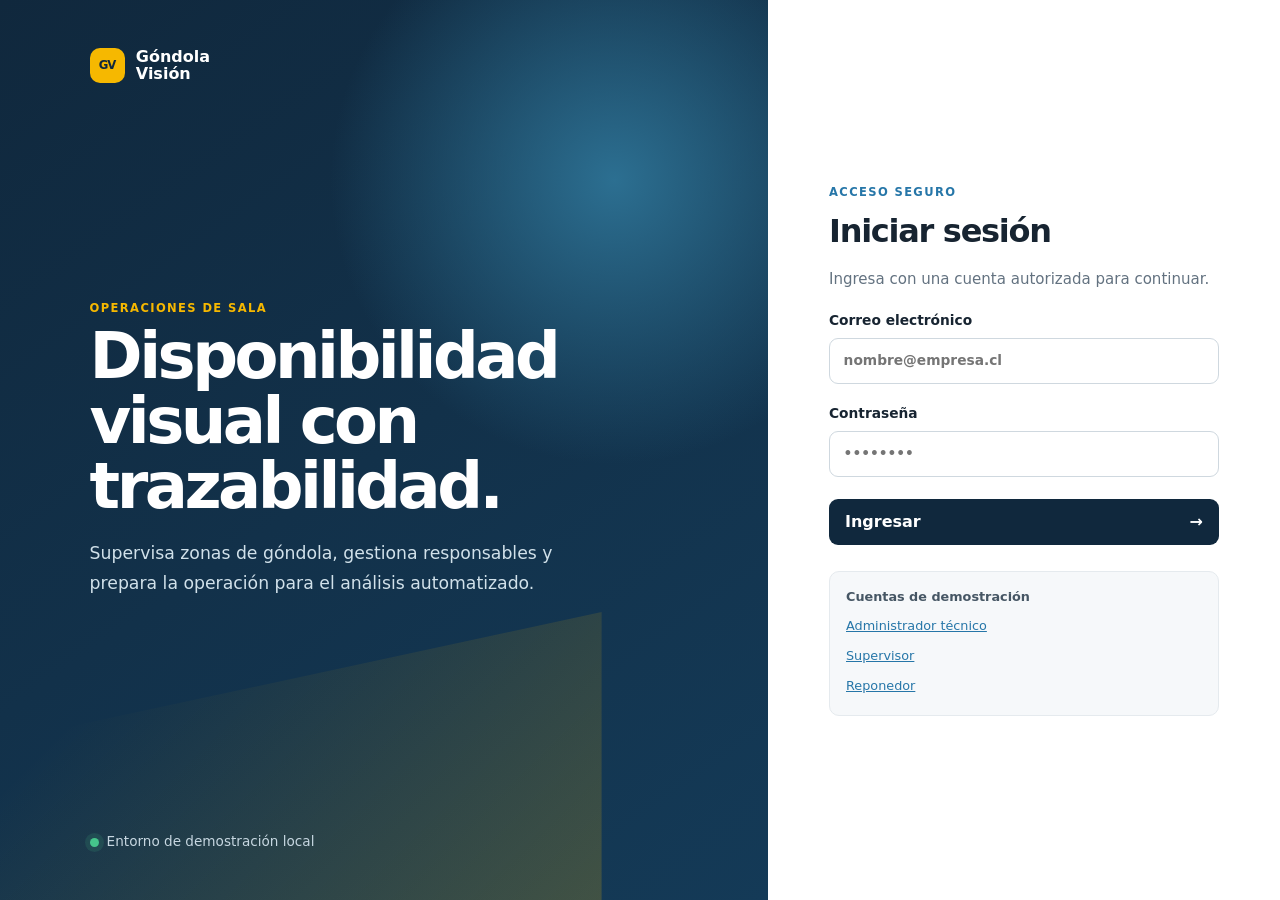
==== frontend/index.html @ 3d4b2c52 "feat: add fase 2 operational frontend" ====
<!doctype html>
<html lang="es">
  <head>
    <meta charset="UTF-8" />
    <meta name="viewport" content="width=device-width, initial-scale=1.0" />
    <meta name="description" content="Plataforma operativa para supervisar disponibilidad visual en góndolas." />
    <title>Góndola Visión | Operaciones</title>
    <link rel="icon" type="image/svg+xml" href="favicon.svg" />
    <link rel="stylesheet" href="styles.css" />
  </head>
  <body>
    <main id="login-screen" class="login-layout">
      <section class="login-brand" aria-label="Góndola Visión">
        <div class="brand-lockup"><span class="brand-symbol">GV</span><span>Góndola<br>Visión</span></div>
        <div class="login-copy"><p class="kicker">OPERACIONES DE SALA</p><h1>Disponibilidad visual con trazabilidad.</h1><p>Supervisa zonas de góndola, gestiona responsables y prepara la operación para el análisis automatizado.</p></div>
        <div class="login-note"><span class="pulse"></span> Entorno de demostración local</div>
      </section>
      <section class="login-panel">
        <form id="login-form" class="auth-card">
          <p class="kicker">ACCESO SEGURO</p><h2>Iniciar sesión</h2><p class="subtle">Ingresa con una cuenta autorizada para continuar.</p>
          <label>Correo electrónico<input id="login-email" type="email" autocomplete="email" placeholder="nombre@empresa.cl" required></label>
          <label>Contraseña<input id="login-password" type="password" autocomplete="current-password" placeholder="••••••••" required></label>
          <p class="form-error hidden" id="login-error" role="alert"></p>
          <button class="button primary wide" type="submit">Ingresar <span>→</span></button>
          <div class="demo-credentials"><strong>Cuentas de demostración</strong><button type="button" data-demo="admin">Administrador técnico</button><button type="button" data-demo="supervisor">Supervisor</button><button type="button" data-demo="reponedor">Reponedor</button></div>
        </form>
      </section>
    </main>

    <div id="app-shell" class="app-shell hidden">
      <aside class="sidebar">
        <div class="brand-lockup"><span class="brand-symbol">GV</span><span>Góndola<br>Visión</span></div>
        <p class="sidebar-label">OPERACIÓN</p>
        <nav aria-label="Navegación principal">
          <button class="nav-link active" data-route="dashboard"><span>▦</span> Resumen</button>
          <button class="nav-link" data-route="zones"><span>⌗</span> Zonas de góndola</button>
          <button class="nav-link" data-route="users" data-admin-only><span>◉</span> Usuarios</button>
          <button class="nav-link disabled" title="Módulo siguiente"><span>!</span> Alertas <small>Próx.</small></button>
        </nav>
        <div class="sidebar-bottom"><p class="sidebar-label">ESTADO</p><div class="environment"><span class="pulse"></span><span><strong>Fase 2</strong><small>Frontend local</small></span></div></div>
      </aside>

      <section class="workspace">
        <header class="topbar"><button id="mobile-menu" class="icon-button mobile-only" aria-label="Abrir menú">☰</button><div><p class="kicker" id="page-kicker">OPERACIÓN</p><h1 id="page-title">Resumen operativo</h1></div><div class="user-menu"><div class="avatar" id="user-avatar">AA</div><div><strong id="current-user-name">—</strong><small id="current-user-role">—</small></div><button id="logout-button" class="icon-button" aria-label="Cerrar sesión" title="Cerrar sesión">↪</button></div></header>

        <section id="dashboard-view" class="view active">
          <div class="context-bar"><div><strong>Turno actual</strong><span>Supervisión de disponibilidad visual</span></div><span class="status-chip info">Demo local</span></div>
          <div class="metric-grid"><article class="metric-card"><span class="metric-icon blue">⌗</span><div><small>Zonas activas</small><strong id="metric-zones">0</strong><span class="metric-detail">listas para análisis</span></div></article><article class="metric-card"><span class="metric-icon amber">!</span><div><small>Alertas simuladas</small><strong>2</strong><span class="metric-detail">módulo siguiente</span></div></article><article class="metric-card"><span class="metric-icon green">◉</span><div><small>Usuarios activos</small><strong id="metric-users">0</strong><span class="metric-detail">con acceso vigente</span></div></article></div>
          <div class="dashboard-grid"><article class="surface"><div class="surface-head"><div><h2>Zonas a supervisar</h2><p>Configuración disponible para el módulo de análisis.</p></div><button class="text-button" data-goto="zones">Ver zonas →</button></div><div id="dashboard-zones" class="compact-list"></div></article><article class="surface next-module"><p class="kicker">SIGUIENTE MÓDULO</p><h2>Alertas de disponibilidad</h2><p>Cuando se integre el modelo, aquí se mostrarán las zonas con disponibilidad visual menor al umbral definido.</p><div class="threshold-preview"><span>Umbral operativo</span><strong>30 %</strong></div></article></div>
        </section>

        <section id="zones-view" class="view">
          <div class="view-toolbar"><div><h2>Zonas de góndola</h2><p>Define las áreas que recibirán resultados de análisis y alertas.</p></div><button class="button primary" data-open-form="zone">+ Nueva zona</button></div>
          <div class="filter-row"><label class="search"><span>⌕</span><input id="zone-search" placeholder="Buscar por nombre, código o ubicación"></label><label class="filter-select">Estado<select id="zone-status-filter"><option value="all">Todos</option><option value="active">Activas</option><option value="inactive">Inactivas</option></select></label></div>
          <article class="surface table-surface"><div class="table-wrap"><table><thead><tr><th>Código</th><th>Zona</th><th>Ubicación</th><th>Umbral</th><th>Estado</th><th aria-label="Acciones"></th></tr></thead><tbody id="zones-table"></tbody></table></div><div id="zones-empty" class="empty-state hidden"><strong>No se encontraron zonas</strong><span>Ajusta los filtros o crea una nueva zona.</span></div></article>
        </section>

        <section id="users-view" class="view">
          <div class="view-toolbar"><div><h2>Usuarios</h2><p>Administra cuentas y roles de acceso a la plataforma.</p></div><button class="button primary" data-open-form="user">+ Nuevo usuario</button></div>
          <div class="filter-row"><label class="search"><span>⌕</span><input id="user-search" placeholder="Buscar por nombre o correo"></label><label class="filter-select">Rol<select id="user-role-filter"><option value="all">Todos los roles</option><option value="Administrador técnico">Administrador técnico</option><option value="Supervisor">Supervisor</option><option value="Reponedor">Reponedor</option></select></label></div>
          <article class="surface table-surface"><div class="table-wrap"><table><thead><tr><th>Usuario</th><th>Rol</th><th>Estado</th><th>Último acceso</th><th aria-label="Acciones"></th></tr></thead><tbody id="users-table"></tbody></table></div><div id="users-empty" class="empty-state hidden"><strong>No se encontraron usuarios</strong><span>Ajusta los filtros o crea un nuevo usuario.</span></div></article>
        </section>
      </section>
    </div>

    <dialog id="entity-dialog" class="dialog"><form id="entity-form" method="dialog"><div class="dialog-head"><div><p class="kicker" id="dialog-kicker">CONFIGURACIÓN</p><h2 id="dialog-title">Nueva zona</h2></div><button class="icon-button" type="button" data-close-dialog aria-label="Cerrar">×</button></div><div id="form-fields" class="form-grid"></div><p id="entity-form-error" class="form-error hidden"></p><div class="dialog-actions"><button class="button secondary" type="button" data-close-dialog>Cancelar</button><button class="button primary" type="submit" id="save-entity">Guardar</button></div></form></dialog>
    <dialog id="confirm-dialog" class="dialog confirm-dialog"><div><span class="warning-icon">!</span><p class="kicker">CONFIRMAR ACCIÓN</p><h2 id="confirm-title">¿Desactivar registro?</h2><p id="confirm-copy" class="subtle">La información se conservará para trazabilidad, pero dejará de estar disponible para operación.</p><div class="dialog-actions"><button class="button secondary" data-close-confirm>Cancelar</button><button class="button danger" id="confirm-action">Desactivar</button></div></div></dialog>
    <div id="toast" class="toast hidden" role="status"></div>
    <script src="app.js"></script>
  </body>
</html>
---- frontend/styles.css ----
:root{--navy:#10283d;--navy-2:#183a55;--blue:#2676a8;--amber:#f6b800;--amber-soft:#fff7df;--ink:#172431;--muted:#637280;--line:#e5eaee;--canvas:#f5f7f8;--green:#23835d;--green-soft:#e8f6ef;--red:#c24343;--red-soft:#fff0ef;--white:#fff;--radius:14px;--shadow:0 10px 30px rgba(16,40,61,.08)}
*{box-sizing:border-box}body{margin:0;font-family:Inter,ui-sans-serif,system-ui,-apple-system,BlinkMacSystemFont,"Segoe UI",sans-serif;color:var(--ink);background:var(--canvas);font-size:16px;line-height:1.45}button,input,select{font:inherit}.hidden{display:none!important}.kicker{margin:0 0 .45rem;font-size:.72rem;font-weight:800;letter-spacing:.12em;color:var(--blue)}.subtle{color:var(--muted);font-size:.94rem}.brand-lockup{display:flex;align-items:center;gap:.7rem;color:#fff;font-size:1rem;font-weight:760;line-height:1.02}.brand-symbol{display:grid;place-items:center;width:35px;height:35px;background:var(--amber);border-radius:10px;color:var(--navy);font-weight:900;font-size:.73rem;letter-spacing:-.08em}.login-layout{display:grid;min-height:100vh;grid-template-columns:minmax(0,1.2fr) minmax(420px,.8fr);background:#fff}.login-brand{display:flex;min-height:100vh;flex-direction:column;padding:3rem clamp(2rem,7vw,7.5rem);color:#fff;background:radial-gradient(circle at 80% 20%,#2c6f91 0,transparent 30%),linear-gradient(145deg,#10283d 0%,#143a57 100%)}.login-brand:after{content:"";position:absolute;inset:auto auto 0 0;width:47%;height:32%;background:linear-gradient(135deg,transparent 20%,rgba(246,184,0,.2));clip-path:polygon(0 45%,100% 0,100% 100%,0 100%);pointer-events:none}.login-copy{max-width:640px;margin:auto 0;z-index:1}.login-copy .kicker{color:var(--amber)}.login-copy h1{margin:.3rem 0 1.25rem;max-width:620px;font-size:clamp(2.7rem,5vw,5.2rem);line-height:1.02;letter-spacing:-.055em}.login-copy p:last-child{max-width:520px;font-size:1.08rem;line-height:1.7;color:#d1e1ea}.login-note{z-index:1;display:flex;align-items:center;gap:.5rem;font-size:.85rem;color:#c7d7e1}.pulse{display:inline-block;width:9px;height:9px;border-radius:50%;background:#45c58b;box-shadow:0 0 0 5px rgba(69,197,139,.13)}.login-panel{display:grid;place-items:center;padding:2rem;background:#fff}.auth-card{width:min(100%,390px)}.auth-card h2{margin:.15rem 0 .5rem;font-size:2rem;letter-spacing:-.04em}.auth-card label{display:grid;gap:.45rem;margin-top:1.25rem;font-size:.86rem;font-weight:700}.auth-card input,.form-grid input,.form-grid select,.filter-select select{width:100%;border:1px solid #cfd8df;border-radius:9px;padding:.75rem .85rem;color:var(--ink);background:#fff;outline:0}.auth-card input:focus,.form-grid input:focus,.form-grid select:focus,.search:focus-within{border-color:var(--blue);box-shadow:0 0 0 3px rgba(38,118,168,.14)}.button{border:0;border-radius:9px;padding:.72rem 1rem;font-weight:750;cursor:pointer;transition:.18s transform,.18s background}.button:hover{transform:translateY(-1px)}.button.primary{background:var(--navy);color:#fff}.button.primary:hover{background:#1a4261}.button.secondary{background:#eef2f5;color:#273743}.button.danger{background:var(--red);color:#fff}.wide{width:100%;margin-top:1.35rem;display:flex;justify-content:space-between;align-items:center}.demo-credentials{display:grid;gap:.2rem;margin-top:1.65rem;padding:1rem;background:#f6f8fa;border:1px solid var(--line);border-radius:10px;font-size:.8rem}.demo-credentials strong{color:#465664;margin-bottom:.2rem}.demo-credentials button{padding:.25rem 0;border:0;color:var(--blue);text-align:left;background:transparent;cursor:pointer;text-decoration:underline}.form-error{margin:.75rem 0 0;padding:.6rem .7rem;border-radius:8px;color:#9f302f;background:var(--red-soft);font-size:.84rem}.app-shell{display:flex;min-height:100vh}.sidebar{display:flex;position:fixed;z-index:5;width:255px;height:100vh;flex-direction:column;padding:1.5rem 1rem;background:var(--navy);color:#a9bfce}.sidebar-label{margin:2.25rem .75rem .55rem;font-size:.66rem;font-weight:800;letter-spacing:.12em;color:#829db0}.sidebar nav{display:grid;gap:.3rem}.nav-link{display:flex;align-items:center;gap:.8rem;width:100%;border:0;border-radius:9px;padding:.72rem .75rem;color:#cad8e2;background:transparent;text-align:left;cursor:pointer}.nav-link span{display:grid;place-items:center;width:20px;color:#b6c9d6;font-weight:700}.nav-link:hover{background:#1b405b}.nav-link.active{background:#254e6b;color:#fff;font-weight:760}.nav-link.active span{color:var(--amber)}.nav-link small{margin-left:auto;padding:.14rem .36rem;border-radius:4px;background:#355a73;font-size:.64rem;color:#bcd0db}.nav-link.disabled{opacity:.5;cursor:not-allowed}.sidebar-bottom{margin-top:auto}.environment{display:flex;align-items:center;gap:.65rem;margin:.5rem .75rem}.environment strong,.environment small{display:block}.environment strong{font-size:.8rem;color:#e5edf2}.environment small{font-size:.72rem}.workspace{width:calc(100% - 255px);min-height:100vh;margin-left:255px}.topbar{display:flex;min-height:88px;align-items:center;justify-content:space-between;padding:1.2rem clamp(1.5rem,4vw,4.5rem);border-bottom:1px solid var(--line);background:#fff}.topbar h1{margin:0;font-size:1.6rem;letter-spacing:-.035em}.user-menu{display:flex;align-items:center;gap:.65rem}.user-menu strong,.user-menu small{display:block}.user-menu strong{font-size:.84rem}.user-menu small{font-size:.74rem;color:var(--muted)}.avatar{display:grid;place-items:center;width:34px;height:34px;border-radius:50%;background:#d9ebf5;color:#1c5a81;font-size:.72rem;font-weight:800}.icon-button{display:grid;place-items:center;width:34px;height:34px;border:0;border-radius:8px;color:#647785;background:transparent;font-size:1.2rem;cursor:pointer}.icon-button:hover{background:#edf2f5;color:var(--ink)}.view{display:none;padding:clamp(1.5rem,3vw,2.75rem) clamp(1.5rem,4vw,4.5rem)}.view.active{display:block}.context-bar{display:flex;justify-content:space-between;align-items:center;margin-bottom:1.4rem}.context-bar div{display:grid;gap:.1rem}.context-bar strong{font-size:.92rem}.context-bar span:not(.status-chip){font-size:.82rem;color:var(--muted)}.status-chip{display:inline-block;padding:.35rem .58rem;border-radius:99px;font-size:.75rem;font-weight:760}.status-chip.info{color:#175f8a;background:#e5f3fb}.metric-grid{display:grid;grid-template-columns:repeat(3,1fr);gap:1rem;margin-bottom:1rem}.metric-card{display:flex;align-items:center;gap:1rem;padding:1.15rem 1.25rem;border:1px solid var(--line);border-radius:var(--radius);background:#fff;box-shadow:0 2px 4px rgba(16,40,61,.02)}.metric-icon{display:grid;place-items:center;width:43px;height:43px;border-radius:11px;font-weight:900}.metric-icon.blue{background:#e5f3fb;color:#176996}.metric-icon.amber{background:var(--amber-soft);color:#aa7400}.metric-icon.green{background:var(--green-soft);color:var(--green)}.metric-card small,.metric-detail{display:block;color:var(--muted);font-size:.76rem}.metric-card strong{display:inline-block;margin:.05rem 0;font-size:1.6rem;letter-spacing:-.05em}.dashboard-grid{display:grid;grid-template-columns:1.45fr .8fr;gap:1rem}.surface{border:1px solid var(--line);border-radius:var(--radius);background:#fff;box-shadow:0 2px 4px rgba(16,40,61,.02)}.surface-head,.view-toolbar{display:flex;align-items:flex-start;justify-content:space-between;gap:1rem}.surface-head{padding:1.3rem 1.35rem;border-bottom:1px solid var(--line)}.surface h2,.view-toolbar h2{margin:0;font-size:1.1rem;letter-spacing:-.025em}.surface-head p,.view-toolbar p{margin:.25rem 0 0;color:var(--muted);font-size:.83rem}.text-button{border:0;color:var(--blue);background:transparent;font-weight:750;cursor:pointer}.compact-list{padding:.25rem 1.35rem}.compact-row{display:grid;grid-template-columns:1fr auto;gap:1rem;align-items:center;padding:1rem 0;border-bottom:1px solid #edf0f2}.compact-row:last-child{border:0}.compact-row strong,.compact-row small{display:block}.compact-row small{margin-top:.14rem;font-size:.78rem;color:var(--muted)}.badge{display:inline-flex;align-items:center;gap:.32rem;width:max-content;padding:.27rem .5rem;border-radius:99px;font-size:.72rem;font-weight:760}.badge.active{background:var(--green-soft);color:var(--green)}.badge.inactive{background:#eef1f3;color:#687782}.badge.role{background:#eaf3fa;color:#25658b}.next-module{padding:1.5rem;background:linear-gradient(150deg,#fff 10%,#fffbef)}.next-module h2{font-size:1.35rem}.next-module>p:not(.kicker){color:var(--muted);font-size:.9rem;line-height:1.65}.threshold-preview{display:flex;align-items:center;justify-content:space-between;margin-top:2rem;padding:1rem;border-radius:10px;background:var(--navy);color:#fff}.threshold-preview span{font-size:.78rem;color:#bad0de}.threshold-preview strong{font-size:1.4rem;color:var(--amber)}.view-toolbar{margin-bottom:1.35rem}.view-toolbar h2{font-size:1.55rem}.filter-row{display:flex;gap:.75rem;align-items:center;margin-bottom:1rem}.search{display:flex;align-items:center;gap:.5rem;max-width:420px;flex:1;border:1px solid #cfd8df;border-radius:9px;padding:0 .75rem;background:#fff}.search input{width:100%;border:0;padding:.72rem 0;outline:0}.search span{color:#6a7a86;font-size:1.2rem}.filter-select{display:flex;align-items:center;gap:.55rem;color:var(--muted);font-size:.82rem;font-weight:650}.filter-select select{width:auto;padding:.68rem .6rem}.table-surface{overflow:hidden}.table-wrap{overflow:auto}table{width:100%;border-collapse:collapse;min-width:690px}th{padding:.85rem 1.2rem;background:#f8fafb;color:#687782;font-size:.7rem;font-weight:800;letter-spacing:.07em;text-align:left;text-transform:uppercase}td{padding:1rem 1.2rem;border-top:1px solid var(--line);font-size:.88rem}td strong,td small{display:block}td small{margin-top:.15rem;color:var(--muted);font-size:.76rem}.action-set{display:flex;justify-content:flex-end;gap:.2rem}.action-set button{border:0;border-radius:6px;padding:.35rem .45rem;color:var(--blue);background:transparent;cursor:pointer;font-size:.78rem;font-weight:720}.action-set button:hover{background:#e9f3f8}.action-set .deactivate{color:#a55632}.empty-state{display:grid;gap:.25rem;place-items:center;padding:3.5rem 1rem;color:var(--muted);text-align:center}.empty-state strong{color:var(--ink)}.dialog{width:min(100% - 2rem,540px);border:0;border-radius:16px;padding:0;color:var(--ink);box-shadow:0 20px 60px rgba(8,28,43,.25)}.dialog::backdrop{background:rgba(9,27,40,.55)}.dialog form,.confirm-dialog>div{padding:1.4rem}.dialog-head{display:flex;align-items:flex-start;justify-content:space-between;border-bottom:1px solid var(--line);padding-bottom:1rem}.dialog h2{margin:0;font-size:1.35rem;letter-spacing:-.035em}.form-grid{display:grid;grid-template-columns:1fr 1fr;gap:1rem;margin-top:1.25rem}.form-grid label{display:grid;gap:.4rem;color:#41515e;font-size:.8rem;font-weight:740}.form-grid label.full{grid-column:1/-1}.dialog-actions{display:flex;justify-content:flex-end;gap:.65rem;margin-top:1.5rem}.confirm-dialog{max-width:430px}.warning-icon{display:grid;place-items:center;width:40px;height:40px;margin-bottom:1rem;border-radius:50%;color:#b46500;background:var(--amber-soft);font-size:1.15rem;font-weight:900}.toast{position:fixed;right:1.5rem;bottom:1.5rem;z-index:10;max-width:330px;padding:.8rem 1rem;border-radius:9px;color:#fff;background:var(--navy);box-shadow:var(--shadow);font-size:.88rem}.mobile-only{display:none}
@media(max-width:900px){.login-layout{grid-template-columns:1fr}.login-brand{display:none}.sidebar{transform:translateX(-100%);transition:.2s transform}.app-shell.menu-open .sidebar{transform:translateX(0)}.workspace{width:100%;margin-left:0}.mobile-only{display:grid}.metric-grid,.dashboard-grid{grid-template-columns:1fr}.topbar{padding:1rem 1.2rem}.view{padding:1.4rem 1.2rem}.user-menu>div:nth-child(2){display:none}.view-toolbar{align-items:flex-end}.filter-row{align-items:stretch;flex-direction:column}.search{max-width:none}.filter-select{justify-content:space-between}.filter-select select{flex:1}.button{white-space:nowrap}}
@media(max-width:560px){.metric-grid{gap:.65rem}.metric-card{padding:.9rem}.metric-icon{width:36px;height:36px}.view-toolbar{align-items:stretch;flex-direction:column}.view-toolbar .button{width:100%}.form-grid{grid-template-columns:1fr}.form-grid label.full{grid-column:auto}.dialog-actions{flex-direction:column-reverse}.dialog-actions .button{width:100%}.topbar h1{font-size:1.25rem}}
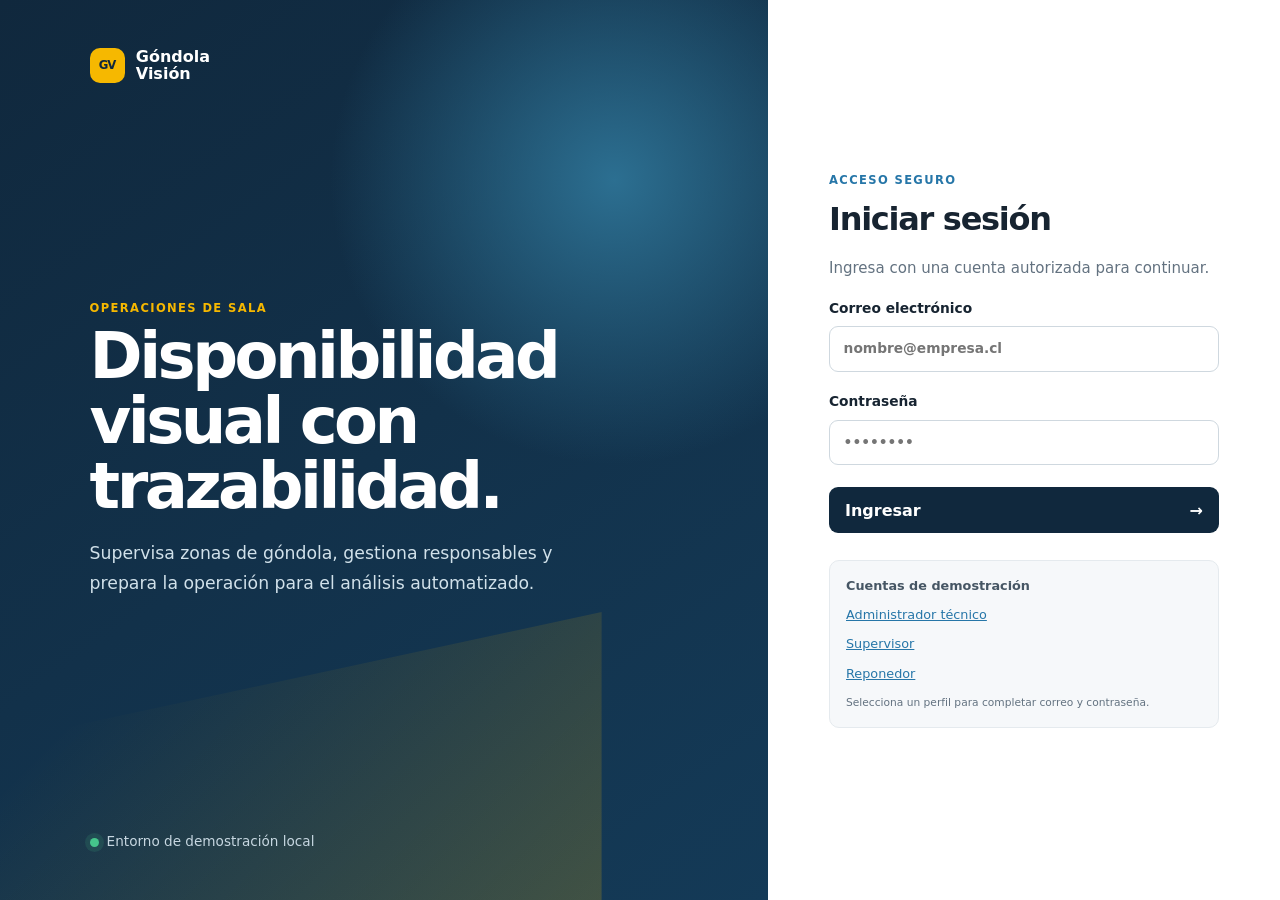
==== commit d99dbedc: "docs: add intermediate CV progress report and reproducible MVP" ====
--- a/frontend/index.html
+++ b/frontend/index.html
@@ -22,7 +22,7 @@
           <label>Contraseña<input id="login-password" type="password" autocomplete="current-password" placeholder="••••••••" required></label>
           <p class="form-error hidden" id="login-error" role="alert"></p>
           <button class="button primary wide" type="submit">Ingresar <span>→</span></button>
-          <div class="demo-credentials"><strong>Cuentas de demostración</strong><button type="button" data-demo="admin">Administrador técnico</button><button type="button" data-demo="supervisor">Supervisor</button><button type="button" data-demo="reponedor">Reponedor</button></div>
+          <div class="demo-credentials"><strong>Cuentas de demostración</strong><button type="button" data-demo="admin">Administrador técnico</button><button type="button" data-demo="supervisor">Supervisor</button><button type="button" data-demo="reponedor">Reponedor</button><small id="demo-selection" role="status" aria-live="polite">Selecciona un perfil para completar correo y contraseña.</small></div>
         </form>
       </section>
     </main>
@@ -34,19 +34,34 @@
         <nav aria-label="Navegación principal">
           <button class="nav-link active" data-route="dashboard"><span>▦</span> Resumen</button>
           <button class="nav-link" data-route="zones"><span>⌗</span> Zonas de góndola</button>
+          <button class="nav-link" data-route="analysis"><span>◎</span> Análisis visual <small>Beta</small></button>
           <button class="nav-link" data-route="users" data-admin-only><span>◉</span> Usuarios</button>
-          <button class="nav-link disabled" title="Módulo siguiente"><span>!</span> Alertas <small>Próx.</small></button>
         </nav>
-        <div class="sidebar-bottom"><p class="sidebar-label">ESTADO</p><div class="environment"><span class="pulse"></span><span><strong>Fase 2</strong><small>Frontend local</small></span></div></div>
+        <div class="sidebar-bottom"><p class="sidebar-label">ESTADO</p><div class="environment"><span class="pulse"></span><span><strong>MVP beta</strong><small>YOLO26n · análisis local</small></span></div></div>
       </aside>
 
       <section class="workspace">
         <header class="topbar"><button id="mobile-menu" class="icon-button mobile-only" aria-label="Abrir menú">☰</button><div><p class="kicker" id="page-kicker">OPERACIÓN</p><h1 id="page-title">Resumen operativo</h1></div><div class="user-menu"><div class="avatar" id="user-avatar">AA</div><div><strong id="current-user-name">—</strong><small id="current-user-role">—</small></div><button id="logout-button" class="icon-button" aria-label="Cerrar sesión" title="Cerrar sesión">↪</button></div></header>
 
         <section id="dashboard-view" class="view active">
-          <div class="context-bar"><div><strong>Turno actual</strong><span>Supervisión de disponibilidad visual</span></div><span class="status-chip info">Demo local</span></div>
-          <div class="metric-grid"><article class="metric-card"><span class="metric-icon blue">⌗</span><div><small>Zonas activas</small><strong id="metric-zones">0</strong><span class="metric-detail">listas para análisis</span></div></article><article class="metric-card"><span class="metric-icon amber">!</span><div><small>Alertas simuladas</small><strong>2</strong><span class="metric-detail">módulo siguiente</span></div></article><article class="metric-card"><span class="metric-icon green">◉</span><div><small>Usuarios activos</small><strong id="metric-users">0</strong><span class="metric-detail">con acceso vigente</span></div></article></div>
-          <div class="dashboard-grid"><article class="surface"><div class="surface-head"><div><h2>Zonas a supervisar</h2><p>Configuración disponible para el módulo de análisis.</p></div><button class="text-button" data-goto="zones">Ver zonas →</button></div><div id="dashboard-zones" class="compact-list"></div></article><article class="surface next-module"><p class="kicker">SIGUIENTE MÓDULO</p><h2>Alertas de disponibilidad</h2><p>Cuando se integre el modelo, aquí se mostrarán las zonas con disponibilidad visual menor al umbral definido.</p><div class="threshold-preview"><span>Umbral operativo</span><strong>30 %</strong></div></article></div>
+          <div class="context-bar"><div><strong>Turno actual</strong><span>Supervisión de disponibilidad visual</span></div><span class="status-chip info">Prototipo experimental</span></div>
+          <div class="metric-grid"><article class="metric-card"><span class="metric-icon blue">⌗</span><div><small>Zonas activas</small><strong id="metric-zones">0</strong><span class="metric-detail">listas para análisis</span></div></article><article class="metric-card"><span class="metric-icon amber">!</span><div><small>Último análisis</small><strong id="metric-last-analysis">—</strong><span class="metric-detail">sin historial persistente</span></div></article><article class="metric-card"><span class="metric-icon green">◉</span><div><small>Usuarios activos</small><strong id="metric-users">0</strong><span class="metric-detail">demo local</span></div></article></div>
+          <div class="dashboard-grid"><article class="surface"><div class="surface-head"><div><h2>Zonas a supervisar</h2><p>Configuración disponible para el análisis visual.</p></div><button class="text-button" data-goto="zones">Ver zonas →</button></div><div id="dashboard-zones" class="compact-list"></div></article><article class="surface next-module"><p class="kicker">ANÁLISIS BETA</p><h2>Detección en góndola</h2><p>Sube una fotografía para identificar productos visibles. La detección de huecos y las alertas continúan en validación.</p><button class="button primary" data-goto="analysis">Analizar imagen →</button></article></div>
+        </section>
+
+        <section id="analysis-view" class="view">
+          <div class="view-toolbar"><div><h2>Análisis de góndola</h2><p>Sube una fotografía completa para revisar las detecciones de productos. La detección de vacíos todavía no está validada.</p></div><span id="model-status" class="status-chip info">Comprobando modelo…</span></div>
+          <div class="analysis-grid"><form id="analysis-form" class="surface analysis-controls">
+            <label class="analysis-field">Zona de góndola<select id="analysis-zone" required></select></label>
+            <label class="analysis-field">Modelo de detección<select id="analysis-model" required><option value="companero">Modelo del compañero · predeterminado</option><option value="principal">Modelo anterior · YOLO26n</option></select></label>
+            <label class="analysis-field">Fotografía JPG, PNG o WebP<input id="analysis-file" type="file" accept="image/jpeg,image/png,image/webp"></label>
+            <label class="analysis-field void-option"><input id="analysis-void-candidates" type="checkbox" disabled> Mostrar huecos candidatos (experimental; no genera alertas)</label>
+            <p class="subtle">Puedes analizar la foto completa sin marcar regiones.</p>
+            <div id="image-stage" class="image-stage hidden"><img id="analysis-preview" alt="Imagen cargada"></div>
+            <div class="analysis-actions"><span id="analysis-threshold">Umbral: 30 %</span><button id="analyze-button" class="button primary" type="submit">Analizar góndola</button></div>
+            <p id="analysis-error" class="form-error hidden" role="alert"></p>
+          </form><article id="analysis-result" class="surface analysis-result"><div class="empty-state"><strong>Sin análisis todavía</strong><span>Carga una fotografía de góndola.</span></div></article></div>
+          <p class="analysis-disclaimer">Beta experimental. Las cajas verdes y ámbar indican posibles productos; las rojas, si se activa la opción, huecos candidatos aún no validados. Ninguna caja equivale a disponibilidad real de stock. La alerta automática sigue desactivada.</p>
         </section>
 
         <section id="zones-view" class="view">
@@ -66,6 +81,6 @@
     <dialog id="entity-dialog" class="dialog"><form id="entity-form" method="dialog"><div class="dialog-head"><div><p class="kicker" id="dialog-kicker">CONFIGURACIÓN</p><h2 id="dialog-title">Nueva zona</h2></div><button class="icon-button" type="button" data-close-dialog aria-label="Cerrar">×</button></div><div id="form-fields" class="form-grid"></div><p id="entity-form-error" class="form-error hidden"></p><div class="dialog-actions"><button class="button secondary" type="button" data-close-dialog>Cancelar</button><button class="button primary" type="submit" id="save-entity">Guardar</button></div></form></dialog>
     <dialog id="confirm-dialog" class="dialog confirm-dialog"><div><span class="warning-icon">!</span><p class="kicker">CONFIRMAR ACCIÓN</p><h2 id="confirm-title">¿Desactivar registro?</h2><p id="confirm-copy" class="subtle">La información se conservará para trazabilidad, pero dejará de estar disponible para operación.</p><div class="dialog-actions"><button class="button secondary" data-close-confirm>Cancelar</button><button class="button danger" id="confirm-action">Desactivar</button></div></div></dialog>
     <div id="toast" class="toast hidden" role="status"></div>
-    <script src="app.js"></script>
+    <script src="app.js?v=20261018-products-all"></script>
   </body>
 </html>
--- a/frontend/styles.css
+++ b/frontend/styles.css
@@ -2,3 +2,9 @@
 *{box-sizing:border-box}body{margin:0;font-family:Inter,ui-sans-serif,system-ui,-apple-system,BlinkMacSystemFont,"Segoe UI",sans-serif;color:var(--ink);background:var(--canvas);font-size:16px;line-height:1.45}button,input,select{font:inherit}.hidden{display:none!important}.kicker{margin:0 0 .45rem;font-size:.72rem;font-weight:800;letter-spacing:.12em;color:var(--blue)}.subtle{color:var(--muted);font-size:.94rem}.brand-lockup{display:flex;align-items:center;gap:.7rem;color:#fff;font-size:1rem;font-weight:760;line-height:1.02}.brand-symbol{display:grid;place-items:center;width:35px;height:35px;background:var(--amber);border-radius:10px;color:var(--navy);font-weight:900;font-size:.73rem;letter-spacing:-.08em}.login-layout{display:grid;min-height:100vh;grid-template-columns:minmax(0,1.2fr) minmax(420px,.8fr);background:#fff}.login-brand{display:flex;min-height:100vh;flex-direction:column;padding:3rem clamp(2rem,7vw,7.5rem);color:#fff;background:radial-gradient(circle at 80% 20%,#2c6f91 0,transparent 30%),linear-gradient(145deg,#10283d 0%,#143a57 100%)}.login-brand:after{content:"";position:absolute;inset:auto auto 0 0;width:47%;height:32%;background:linear-gradient(135deg,transparent 20%,rgba(246,184,0,.2));clip-path:polygon(0 45%,100% 0,100% 100%,0 100%);pointer-events:none}.login-copy{max-width:640px;margin:auto 0;z-index:1}.login-copy .kicker{color:var(--amber)}.login-copy h1{margin:.3rem 0 1.25rem;max-width:620px;font-size:clamp(2.7rem,5vw,5.2rem);line-height:1.02;letter-spacing:-.055em}.login-copy p:last-child{max-width:520px;font-size:1.08rem;line-height:1.7;color:#d1e1ea}.login-note{z-index:1;display:flex;align-items:center;gap:.5rem;font-size:.85rem;color:#c7d7e1}.pulse{display:inline-block;width:9px;height:9px;border-radius:50%;background:#45c58b;box-shadow:0 0 0 5px rgba(69,197,139,.13)}.login-panel{display:grid;place-items:center;padding:2rem;background:#fff}.auth-card{width:min(100%,390px)}.auth-card h2{margin:.15rem 0 .5rem;font-size:2rem;letter-spacing:-.04em}.auth-card label{display:grid;gap:.45rem;margin-top:1.25rem;font-size:.86rem;font-weight:700}.auth-card input,.form-grid input,.form-grid select,.filter-select select{width:100%;border:1px solid #cfd8df;border-radius:9px;padding:.75rem .85rem;color:var(--ink);background:#fff;outline:0}.auth-card input:focus,.form-grid input:focus,.form-grid select:focus,.search:focus-within{border-color:var(--blue);box-shadow:0 0 0 3px rgba(38,118,168,.14)}.button{border:0;border-radius:9px;padding:.72rem 1rem;font-weight:750;cursor:pointer;transition:.18s transform,.18s background}.button:hover{transform:translateY(-1px)}.button.primary{background:var(--navy);color:#fff}.button.primary:hover{background:#1a4261}.button.secondary{background:#eef2f5;color:#273743}.button.danger{background:var(--red);color:#fff}.wide{width:100%;margin-top:1.35rem;display:flex;justify-content:space-between;align-items:center}.demo-credentials{display:grid;gap:.2rem;margin-top:1.65rem;padding:1rem;background:#f6f8fa;border:1px solid var(--line);border-radius:10px;font-size:.8rem}.demo-credentials strong{color:#465664;margin-bottom:.2rem}.demo-credentials button{padding:.25rem 0;border:0;color:var(--blue);text-align:left;background:transparent;cursor:pointer;text-decoration:underline}.form-error{margin:.75rem 0 0;padding:.6rem .7rem;border-radius:8px;color:#9f302f;background:var(--red-soft);font-size:.84rem}.app-shell{display:flex;min-height:100vh}.sidebar{display:flex;position:fixed;z-index:5;width:255px;height:100vh;flex-direction:column;padding:1.5rem 1rem;background:var(--navy);color:#a9bfce}.sidebar-label{margin:2.25rem .75rem .55rem;font-size:.66rem;font-weight:800;letter-spacing:.12em;color:#829db0}.sidebar nav{display:grid;gap:.3rem}.nav-link{display:flex;align-items:center;gap:.8rem;width:100%;border:0;border-radius:9px;padding:.72rem .75rem;color:#cad8e2;background:transparent;text-align:left;cursor:pointer}.nav-link span{display:grid;place-items:center;width:20px;color:#b6c9d6;font-weight:700}.nav-link:hover{background:#1b405b}.nav-link.active{background:#254e6b;color:#fff;font-weight:760}.nav-link.active span{color:var(--amber)}.nav-link small{margin-left:auto;padding:.14rem .36rem;border-radius:4px;background:#355a73;font-size:.64rem;color:#bcd0db}.nav-link.disabled{opacity:.5;cursor:not-allowed}.sidebar-bottom{margin-top:auto}.environment{display:flex;align-items:center;gap:.65rem;margin:.5rem .75rem}.environment strong,.environment small{display:block}.environment strong{font-size:.8rem;color:#e5edf2}.environment small{font-size:.72rem}.workspace{width:calc(100% - 255px);min-height:100vh;margin-left:255px}.topbar{display:flex;min-height:88px;align-items:center;justify-content:space-between;padding:1.2rem clamp(1.5rem,4vw,4.5rem);border-bottom:1px solid var(--line);background:#fff}.topbar h1{margin:0;font-size:1.6rem;letter-spacing:-.035em}.user-menu{display:flex;align-items:center;gap:.65rem}.user-menu strong,.user-menu small{display:block}.user-menu strong{font-size:.84rem}.user-menu small{font-size:.74rem;color:var(--muted)}.avatar{display:grid;place-items:center;width:34px;height:34px;border-radius:50%;background:#d9ebf5;color:#1c5a81;font-size:.72rem;font-weight:800}.icon-button{display:grid;place-items:center;width:34px;height:34px;border:0;border-radius:8px;color:#647785;background:transparent;font-size:1.2rem;cursor:pointer}.icon-button:hover{background:#edf2f5;color:var(--ink)}.view{display:none;padding:clamp(1.5rem,3vw,2.75rem) clamp(1.5rem,4vw,4.5rem)}.view.active{display:block}.context-bar{display:flex;justify-content:space-between;align-items:center;margin-bottom:1.4rem}.context-bar div{display:grid;gap:.1rem}.context-bar strong{font-size:.92rem}.context-bar span:not(.status-chip){font-size:.82rem;color:var(--muted)}.status-chip{display:inline-block;padding:.35rem .58rem;border-radius:99px;font-size:.75rem;font-weight:760}.status-chip.info{color:#175f8a;background:#e5f3fb}.metric-grid{display:grid;grid-template-columns:repeat(3,1fr);gap:1rem;margin-bottom:1rem}.metric-card{display:flex;align-items:center;gap:1rem;padding:1.15rem 1.25rem;border:1px solid var(--line);border-radius:var(--radius);background:#fff;box-shadow:0 2px 4px rgba(16,40,61,.02)}.metric-icon{display:grid;place-items:center;width:43px;height:43px;border-radius:11px;font-weight:900}.metric-icon.blue{background:#e5f3fb;color:#176996}.metric-icon.amber{background:var(--amber-soft);color:#aa7400}.metric-icon.green{background:var(--green-soft);color:var(--green)}.metric-card small,.metric-detail{display:block;color:var(--muted);font-size:.76rem}.metric-card strong{display:inline-block;margin:.05rem 0;font-size:1.6rem;letter-spacing:-.05em}.dashboard-grid{display:grid;grid-template-columns:1.45fr .8fr;gap:1rem}.surface{border:1px solid var(--line);border-radius:var(--radius);background:#fff;box-shadow:0 2px 4px rgba(16,40,61,.02)}.surface-head,.view-toolbar{display:flex;align-items:flex-start;justify-content:space-between;gap:1rem}.surface-head{padding:1.3rem 1.35rem;border-bottom:1px solid var(--line)}.surface h2,.view-toolbar h2{margin:0;font-size:1.1rem;letter-spacing:-.025em}.surface-head p,.view-toolbar p{margin:.25rem 0 0;color:var(--muted);font-size:.83rem}.text-button{border:0;color:var(--blue);background:transparent;font-weight:750;cursor:pointer}.compact-list{padding:.25rem 1.35rem}.compact-row{display:grid;grid-template-columns:1fr auto;gap:1rem;align-items:center;padding:1rem 0;border-bottom:1px solid #edf0f2}.compact-row:last-child{border:0}.compact-row strong,.compact-row small{display:block}.compact-row small{margin-top:.14rem;font-size:.78rem;color:var(--muted)}.badge{display:inline-flex;align-items:center;gap:.32rem;width:max-content;padding:.27rem .5rem;border-radius:99px;font-size:.72rem;font-weight:760}.badge.active{background:var(--green-soft);color:var(--green)}.badge.inactive{background:#eef1f3;color:#687782}.badge.role{background:#eaf3fa;color:#25658b}.next-module{padding:1.5rem;background:linear-gradient(150deg,#fff 10%,#fffbef)}.next-module h2{font-size:1.35rem}.next-module>p:not(.kicker){color:var(--muted);font-size:.9rem;line-height:1.65}.threshold-preview{display:flex;align-items:center;justify-content:space-between;margin-top:2rem;padding:1rem;border-radius:10px;background:var(--navy);color:#fff}.threshold-preview span{font-size:.78rem;color:#bad0de}.threshold-preview strong{font-size:1.4rem;color:var(--amber)}.view-toolbar{margin-bottom:1.35rem}.view-toolbar h2{font-size:1.55rem}.filter-row{display:flex;gap:.75rem;align-items:center;margin-bottom:1rem}.search{display:flex;align-items:center;gap:.5rem;max-width:420px;flex:1;border:1px solid #cfd8df;border-radius:9px;padding:0 .75rem;background:#fff}.search input{width:100%;border:0;padding:.72rem 0;outline:0}.search span{color:#6a7a86;font-size:1.2rem}.filter-select{display:flex;align-items:center;gap:.55rem;color:var(--muted);font-size:.82rem;font-weight:650}.filter-select select{width:auto;padding:.68rem .6rem}.table-surface{overflow:hidden}.table-wrap{overflow:auto}table{width:100%;border-collapse:collapse;min-width:690px}th{padding:.85rem 1.2rem;background:#f8fafb;color:#687782;font-size:.7rem;font-weight:800;letter-spacing:.07em;text-align:left;text-transform:uppercase}td{padding:1rem 1.2rem;border-top:1px solid var(--line);font-size:.88rem}td strong,td small{display:block}td small{margin-top:.15rem;color:var(--muted);font-size:.76rem}.action-set{display:flex;justify-content:flex-end;gap:.2rem}.action-set button{border:0;border-radius:6px;padding:.35rem .45rem;color:var(--blue);background:transparent;cursor:pointer;font-size:.78rem;font-weight:720}.action-set button:hover{background:#e9f3f8}.action-set .deactivate{color:#a55632}.empty-state{display:grid;gap:.25rem;place-items:center;padding:3.5rem 1rem;color:var(--muted);text-align:center}.empty-state strong{color:var(--ink)}.dialog{width:min(100% - 2rem,540px);border:0;border-radius:16px;padding:0;color:var(--ink);box-shadow:0 20px 60px rgba(8,28,43,.25)}.dialog::backdrop{background:rgba(9,27,40,.55)}.dialog form,.confirm-dialog>div{padding:1.4rem}.dialog-head{display:flex;align-items:flex-start;justify-content:space-between;border-bottom:1px solid var(--line);padding-bottom:1rem}.dialog h2{margin:0;font-size:1.35rem;letter-spacing:-.035em}.form-grid{display:grid;grid-template-columns:1fr 1fr;gap:1rem;margin-top:1.25rem}.form-grid label{display:grid;gap:.4rem;color:#41515e;font-size:.8rem;font-weight:740}.form-grid label.full{grid-column:1/-1}.dialog-actions{display:flex;justify-content:flex-end;gap:.65rem;margin-top:1.5rem}.confirm-dialog{max-width:430px}.warning-icon{display:grid;place-items:center;width:40px;height:40px;margin-bottom:1rem;border-radius:50%;color:#b46500;background:var(--amber-soft);font-size:1.15rem;font-weight:900}.toast{position:fixed;right:1.5rem;bottom:1.5rem;z-index:10;max-width:330px;padding:.8rem 1rem;border-radius:9px;color:#fff;background:var(--navy);box-shadow:var(--shadow);font-size:.88rem}.mobile-only{display:none}
 @media(max-width:900px){.login-layout{grid-template-columns:1fr}.login-brand{display:none}.sidebar{transform:translateX(-100%);transition:.2s transform}.app-shell.menu-open .sidebar{transform:translateX(0)}.workspace{width:100%;margin-left:0}.mobile-only{display:grid}.metric-grid,.dashboard-grid{grid-template-columns:1fr}.topbar{padding:1rem 1.2rem}.view{padding:1.4rem 1.2rem}.user-menu>div:nth-child(2){display:none}.view-toolbar{align-items:flex-end}.filter-row{align-items:stretch;flex-direction:column}.search{max-width:none}.filter-select{justify-content:space-between}.filter-select select{flex:1}.button{white-space:nowrap}}
 @media(max-width:560px){.metric-grid{gap:.65rem}.metric-card{padding:.9rem}.metric-icon{width:36px;height:36px}.view-toolbar{align-items:stretch;flex-direction:column}.view-toolbar .button{width:100%}.form-grid{grid-template-columns:1fr}.form-grid label.full{grid-column:auto}.dialog-actions{flex-direction:column-reverse}.dialog-actions .button{width:100%}.topbar h1{font-size:1.25rem}}
+.status-chip.ready{color:var(--green);background:var(--green-soft)}.status-chip.warning{color:#a45b05;background:var(--amber-soft)}
+.analysis-grid{display:grid;grid-template-columns:minmax(320px,1fr) minmax(320px,1fr);gap:1rem}.analysis-controls,.analysis-result{padding:1.4rem;min-width:0}.analysis-field{display:grid;gap:.4rem;margin-bottom:1rem;font-size:.84rem;font-weight:720}.analysis-field input,.analysis-field select{width:100%;padding:.7rem;border:1px solid #cfd8df;border-radius:9px;background:#fff}.analysis-controls .subtle{margin:.4rem 0 1rem}.image-stage{position:relative;width:max-content;max-width:100%;user-select:none}.image-stage img{display:block;max-width:100%;max-height:460px;border-radius:9px}.camera-actions{display:flex;align-items:center;gap:1rem;margin:.5rem 0}.camera-preview{display:block;width:100%;max-height:460px;object-fit:contain;border-radius:9px;background:#172336}.camera-preview.hidden{display:none}.analysis-actions{display:flex;align-items:center;justify-content:space-between;gap:1rem;margin-top:1.3rem}.analysis-actions span{font-weight:750;color:var(--navy)}.analysis-actions button:disabled{opacity:.6;cursor:wait}.analysis-result{display:flex;flex-direction:column;gap:1rem}.result-head h2{font-size:3rem;line-height:1;margin:.8rem 0 .2rem;letter-spacing:-.06em}.result-head p{margin:0;color:var(--muted)}.result-image{width:100%;max-height:460px;object-fit:contain;border-radius:9px;background:#eef1f3}.result-detail{display:grid;gap:.15rem}.result-detail span,.analysis-disclaimer{font-size:.82rem;color:var(--muted)}.analysis-disclaimer{margin:1rem 0}.analysis-result .empty-state{margin:auto}
+  @media(max-width:1000px){.analysis-grid{grid-template-columns:1fr}}
+  .demo-credentials [aria-pressed="true"]{font-weight:800;color:var(--navy)}
+  .demo-credentials #demo-selection{margin-top:.35rem;color:var(--muted);line-height:1.35}
+.analysis-field.void-option{display:flex;align-items:center;gap:.65rem;font-weight:600;line-height:1.35}.analysis-field.void-option input{width:auto;padding:0;margin:0;flex:none;accent-color:#ba2943}.analysis-field.void-option:has(input:disabled){opacity:.58}
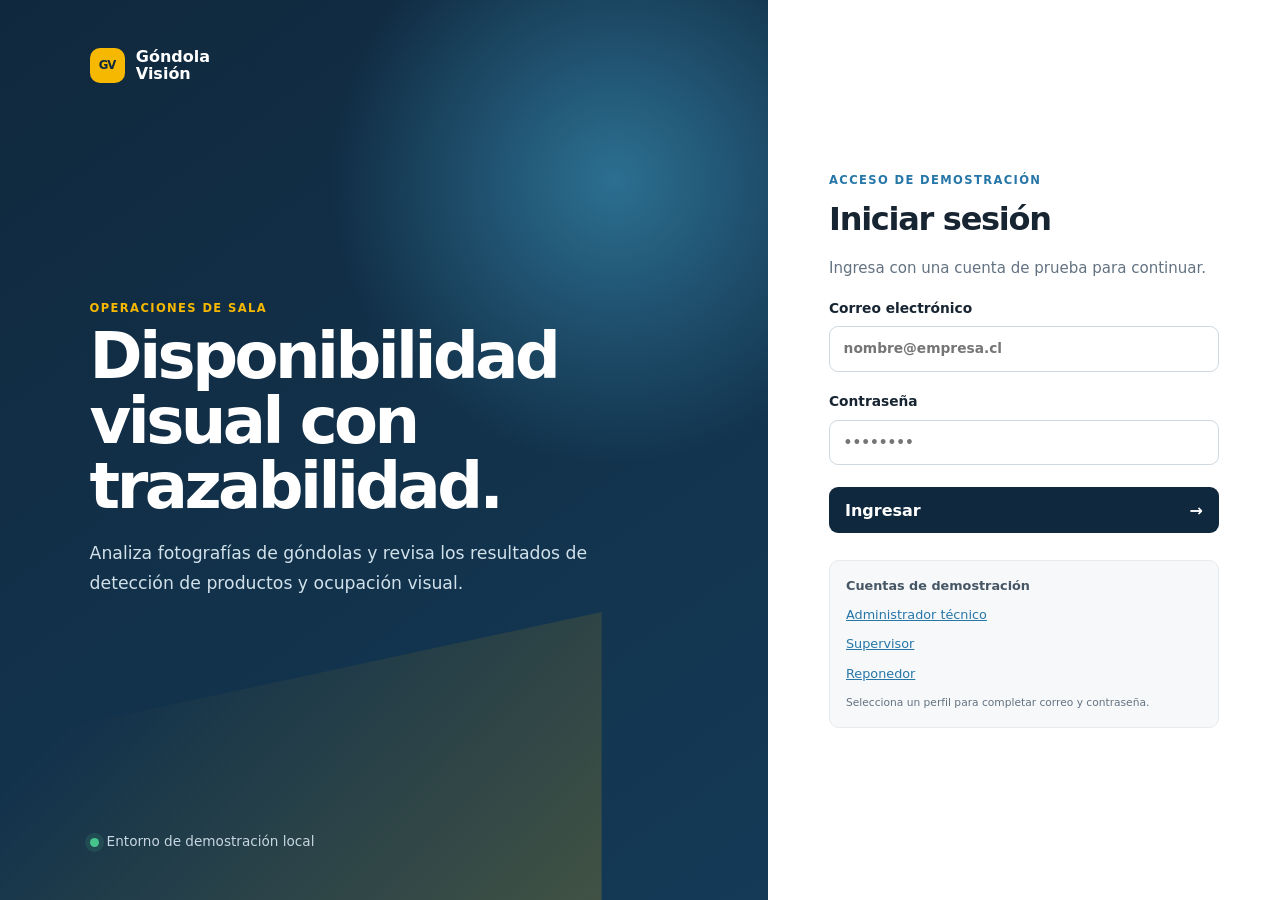
==== commit 529807a0: "feat: remove zone setup from visual demo" ====
--- a/frontend/index.html
+++ b/frontend/index.html
@@ -12,12 +12,12 @@
     <main id="login-screen" class="login-layout">
       <section class="login-brand" aria-label="Góndola Visión">
         <div class="brand-lockup"><span class="brand-symbol">GV</span><span>Góndola<br>Visión</span></div>
-        <div class="login-copy"><p class="kicker">OPERACIONES DE SALA</p><h1>Disponibilidad visual con trazabilidad.</h1><p>Supervisa zonas de góndola, gestiona responsables y prepara la operación para el análisis automatizado.</p></div>
+        <div class="login-copy"><p class="kicker">OPERACIONES DE SALA</p><h1>Disponibilidad visual con trazabilidad.</h1><p>Analiza fotografías de góndolas y revisa los resultados de detección de productos y ocupación visual.</p></div>
         <div class="login-note"><span class="pulse"></span> Entorno de demostración local</div>
       </section>
       <section class="login-panel">
         <form id="login-form" class="auth-card">
-          <p class="kicker">ACCESO SEGURO</p><h2>Iniciar sesión</h2><p class="subtle">Ingresa con una cuenta autorizada para continuar.</p>
+          <p class="kicker">ACCESO DE DEMOSTRACIÓN</p><h2>Iniciar sesión</h2><p class="subtle">Ingresa con una cuenta de prueba para continuar.</p>
           <label>Correo electrónico<input id="login-email" type="email" autocomplete="email" placeholder="nombre@empresa.cl" required></label>
           <label>Contraseña<input id="login-password" type="password" autocomplete="current-password" placeholder="••••••••" required></label>
           <p class="form-error hidden" id="login-error" role="alert"></p>
@@ -33,41 +33,33 @@
         <p class="sidebar-label">OPERACIÓN</p>
         <nav aria-label="Navegación principal">
           <button class="nav-link active" data-route="dashboard"><span>▦</span> Resumen</button>
-          <button class="nav-link" data-route="zones"><span>⌗</span> Zonas de góndola</button>
           <button class="nav-link" data-route="analysis"><span>◎</span> Análisis visual <small>Beta</small></button>
           <button class="nav-link" data-route="users" data-admin-only><span>◉</span> Usuarios</button>
         </nav>
-        <div class="sidebar-bottom"><p class="sidebar-label">ESTADO</p><div class="environment"><span class="pulse"></span><span><strong>MVP beta</strong><small>YOLO26n · análisis local</small></span></div></div>
+        <div class="sidebar-bottom"><p class="sidebar-label">ESTADO</p><div class="environment"><span class="pulse"></span><span><strong>MVP beta</strong><small>Análisis visual local</small></span></div></div>
       </aside>
 
       <section class="workspace">
         <header class="topbar"><button id="mobile-menu" class="icon-button mobile-only" aria-label="Abrir menú">☰</button><div><p class="kicker" id="page-kicker">OPERACIÓN</p><h1 id="page-title">Resumen operativo</h1></div><div class="user-menu"><div class="avatar" id="user-avatar">AA</div><div><strong id="current-user-name">—</strong><small id="current-user-role">—</small></div><button id="logout-button" class="icon-button" aria-label="Cerrar sesión" title="Cerrar sesión">↪</button></div></header>
 
         <section id="dashboard-view" class="view active">
-          <div class="context-bar"><div><strong>Turno actual</strong><span>Supervisión de disponibilidad visual</span></div><span class="status-chip info">Prototipo experimental</span></div>
-          <div class="metric-grid"><article class="metric-card"><span class="metric-icon blue">⌗</span><div><small>Zonas activas</small><strong id="metric-zones">0</strong><span class="metric-detail">listas para análisis</span></div></article><article class="metric-card"><span class="metric-icon amber">!</span><div><small>Último análisis</small><strong id="metric-last-analysis">—</strong><span class="metric-detail">sin historial persistente</span></div></article><article class="metric-card"><span class="metric-icon green">◉</span><div><small>Usuarios activos</small><strong id="metric-users">0</strong><span class="metric-detail">demo local</span></div></article></div>
-          <div class="dashboard-grid"><article class="surface"><div class="surface-head"><div><h2>Zonas a supervisar</h2><p>Configuración disponible para el análisis visual.</p></div><button class="text-button" data-goto="zones">Ver zonas →</button></div><div id="dashboard-zones" class="compact-list"></div></article><article class="surface next-module"><p class="kicker">ANÁLISIS BETA</p><h2>Detección en góndola</h2><p>Sube una fotografía para identificar productos visibles. La detección de huecos y las alertas continúan en validación.</p><button class="button primary" data-goto="analysis">Analizar imagen →</button></article></div>
+          <div class="context-bar"><div><strong>Prueba de disponibilidad visual</strong><span>Análisis de fotografías en este equipo</span></div><span class="status-chip info">Prototipo experimental</span></div>
+          <div class="metric-grid"><article class="metric-card"><span class="metric-icon amber">!</span><div><small>Último análisis</small><strong id="metric-last-analysis">—</strong><span class="metric-detail">sin historial persistente</span></div></article><article class="metric-card"><span class="metric-icon green">◉</span><div><small>Usuarios activos</small><strong id="metric-users">0</strong><span class="metric-detail">demo local</span></div></article></div>
+          <article class="surface next-module"><p class="kicker">ANÁLISIS BETA</p><h2>Detección en góndola</h2><p>Sube una fotografía para identificar productos visibles y revisar una estimación experimental de ocupación por nivel. La alerta automática continúa desactivada.</p><button class="button primary" data-goto="analysis">Analizar imagen →</button></article>
         </section>
 
         <section id="analysis-view" class="view">
           <div class="view-toolbar"><div><h2>Análisis de góndola</h2><p>Sube una fotografía completa para revisar las detecciones de productos. La detección de vacíos todavía no está validada.</p></div><span id="model-status" class="status-chip info">Comprobando modelo…</span></div>
           <div class="analysis-grid"><form id="analysis-form" class="surface analysis-controls">
-            <label class="analysis-field">Zona de góndola<select id="analysis-zone" required></select></label>
             <label class="analysis-field">Modelo de detección<select id="analysis-model" required><option value="companero">Modelo del compañero · predeterminado</option><option value="principal">Modelo anterior · YOLO26n</option></select></label>
             <label class="analysis-field">Fotografía JPG, PNG o WebP<input id="analysis-file" type="file" accept="image/jpeg,image/png,image/webp"></label>
             <label class="analysis-field void-option"><input id="analysis-void-candidates" type="checkbox" disabled> Mostrar huecos candidatos (experimental; no genera alertas)</label>
             <p class="subtle">Puedes analizar la foto completa sin marcar regiones.</p>
             <div id="image-stage" class="image-stage hidden"><img id="analysis-preview" alt="Imagen cargada"></div>
-            <div class="analysis-actions"><span id="analysis-threshold">Umbral: 30 %</span><button id="analyze-button" class="button primary" type="submit">Analizar góndola</button></div>
+            <div class="analysis-actions"><span id="analysis-threshold">Referencia: 30 % · alerta desactivada</span><button id="analyze-button" class="button primary" type="submit">Analizar góndola</button></div>
             <p id="analysis-error" class="form-error hidden" role="alert"></p>
           </form><article id="analysis-result" class="surface analysis-result"><div class="empty-state"><strong>Sin análisis todavía</strong><span>Carga una fotografía de góndola.</span></div></article></div>
           <p class="analysis-disclaimer">Beta experimental. Las cajas verdes y ámbar indican posibles productos; las rojas, si se activa la opción, huecos candidatos aún no validados. Ninguna caja equivale a disponibilidad real de stock. La alerta automática sigue desactivada.</p>
-        </section>
-
-        <section id="zones-view" class="view">
-          <div class="view-toolbar"><div><h2>Zonas de góndola</h2><p>Define las áreas que recibirán resultados de análisis y alertas.</p></div><button class="button primary" data-open-form="zone">+ Nueva zona</button></div>
-          <div class="filter-row"><label class="search"><span>⌕</span><input id="zone-search" placeholder="Buscar por nombre, código o ubicación"></label><label class="filter-select">Estado<select id="zone-status-filter"><option value="all">Todos</option><option value="active">Activas</option><option value="inactive">Inactivas</option></select></label></div>
-          <article class="surface table-surface"><div class="table-wrap"><table><thead><tr><th>Código</th><th>Zona</th><th>Ubicación</th><th>Umbral</th><th>Estado</th><th aria-label="Acciones"></th></tr></thead><tbody id="zones-table"></tbody></table></div><div id="zones-empty" class="empty-state hidden"><strong>No se encontraron zonas</strong><span>Ajusta los filtros o crea una nueva zona.</span></div></article>
         </section>
 
         <section id="users-view" class="view">
@@ -78,9 +70,9 @@
       </section>
     </div>
 
-    <dialog id="entity-dialog" class="dialog"><form id="entity-form" method="dialog"><div class="dialog-head"><div><p class="kicker" id="dialog-kicker">CONFIGURACIÓN</p><h2 id="dialog-title">Nueva zona</h2></div><button class="icon-button" type="button" data-close-dialog aria-label="Cerrar">×</button></div><div id="form-fields" class="form-grid"></div><p id="entity-form-error" class="form-error hidden"></p><div class="dialog-actions"><button class="button secondary" type="button" data-close-dialog>Cancelar</button><button class="button primary" type="submit" id="save-entity">Guardar</button></div></form></dialog>
+    <dialog id="entity-dialog" class="dialog"><form id="entity-form" method="dialog"><div class="dialog-head"><div><p class="kicker" id="dialog-kicker">ADMINISTRACIÓN DE ACCESO</p><h2 id="dialog-title">Nueva cuenta de usuario</h2></div><button class="icon-button" type="button" data-close-dialog aria-label="Cerrar">×</button></div><div id="form-fields" class="form-grid"></div><p id="entity-form-error" class="form-error hidden"></p><div class="dialog-actions"><button class="button secondary" type="button" data-close-dialog>Cancelar</button><button class="button primary" type="submit" id="save-entity">Guardar</button></div></form></dialog>
     <dialog id="confirm-dialog" class="dialog confirm-dialog"><div><span class="warning-icon">!</span><p class="kicker">CONFIRMAR ACCIÓN</p><h2 id="confirm-title">¿Desactivar registro?</h2><p id="confirm-copy" class="subtle">La información se conservará para trazabilidad, pero dejará de estar disponible para operación.</p><div class="dialog-actions"><button class="button secondary" data-close-confirm>Cancelar</button><button class="button danger" id="confirm-action">Desactivar</button></div></div></dialog>
     <div id="toast" class="toast hidden" role="status"></div>
-    <script src="app.js?v=20261018-products-all"></script>
+    <script src="app.js?v=20261021-no-zones"></script>
   </body>
 </html>
--- a/frontend/styles.css
+++ b/frontend/styles.css
@@ -8,3 +8,5 @@
   .demo-credentials [aria-pressed="true"]{font-weight:800;color:var(--navy)}
   .demo-credentials #demo-selection{margin-top:.35rem;color:var(--muted);line-height:1.35}
 .analysis-field.void-option{display:flex;align-items:center;gap:.65rem;font-weight:600;line-height:1.35}.analysis-field.void-option input{width:auto;padding:0;margin:0;flex:none;accent-color:#ba2943}.analysis-field.void-option:has(input:disabled){opacity:.58}
+.metric-grid{grid-template-columns:repeat(2,minmax(0,1fr))}
+@media(max-width:900px){.metric-grid{grid-template-columns:1fr}}
